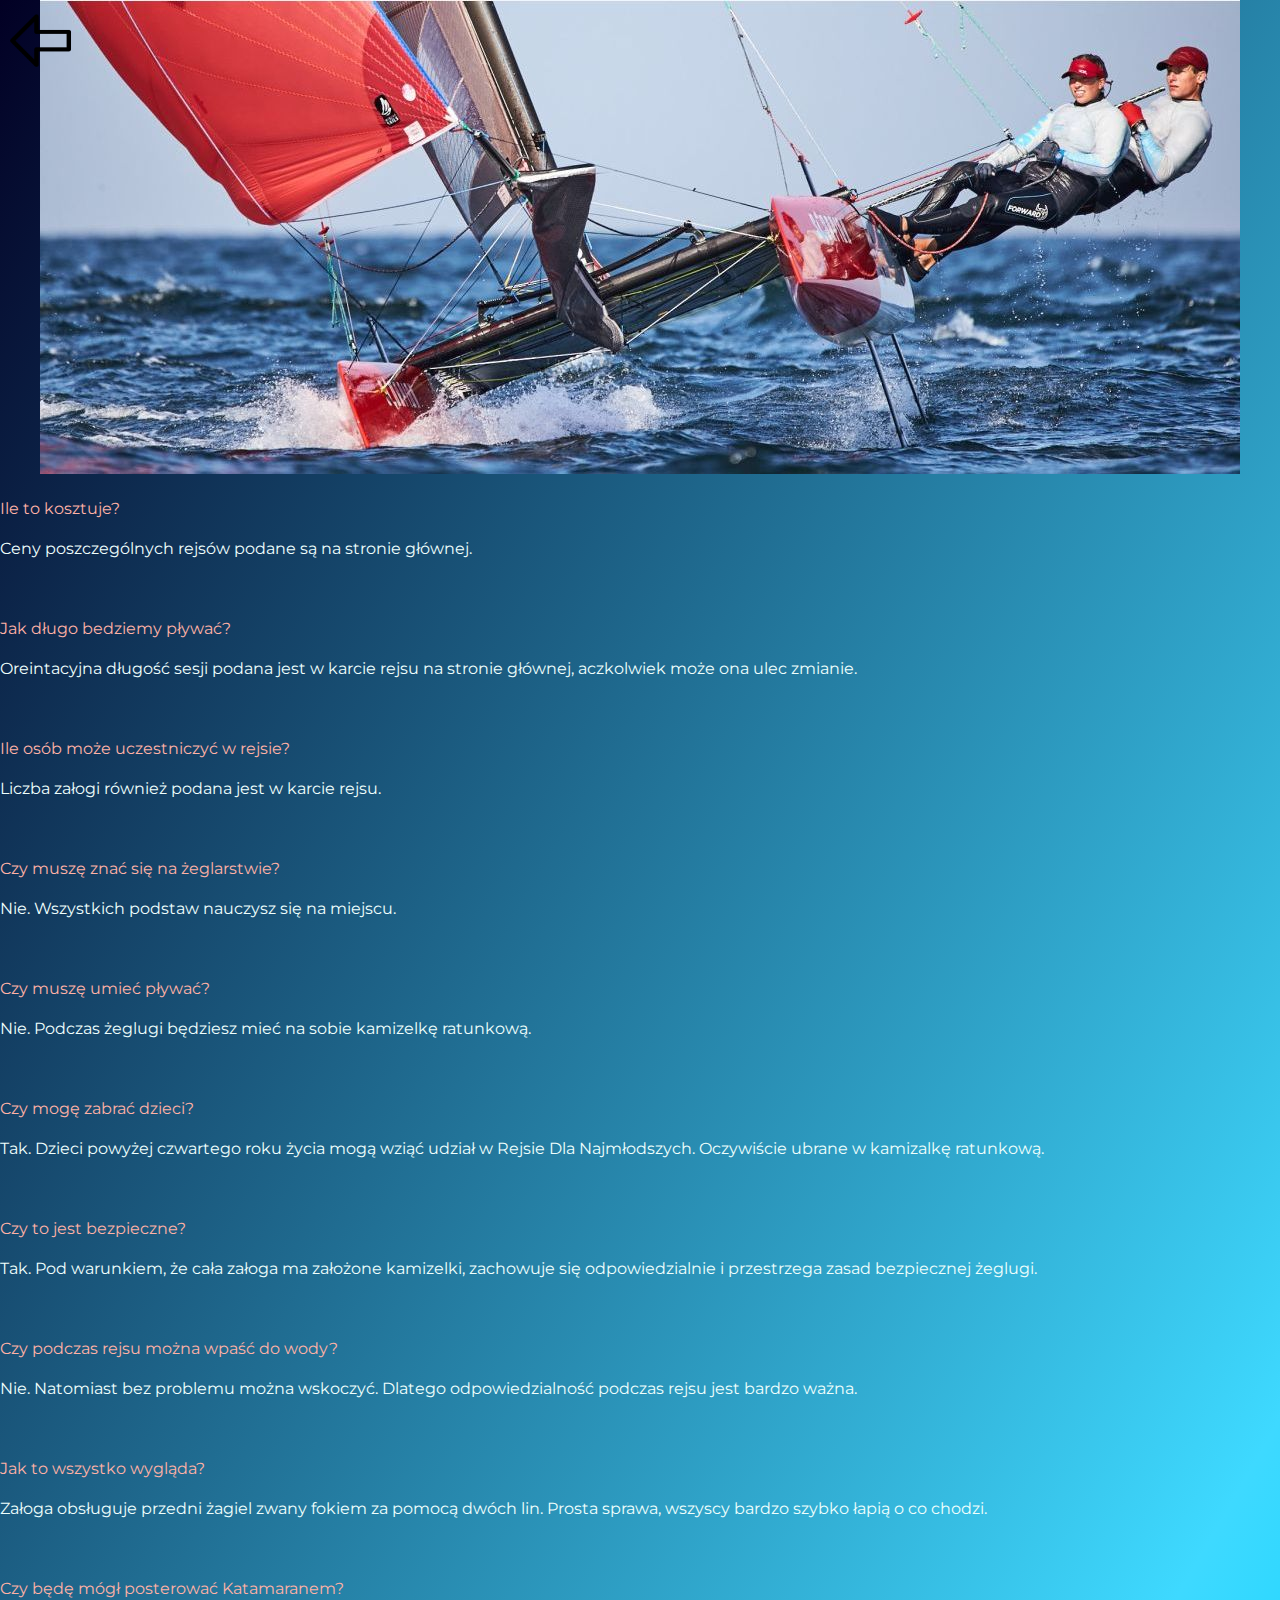
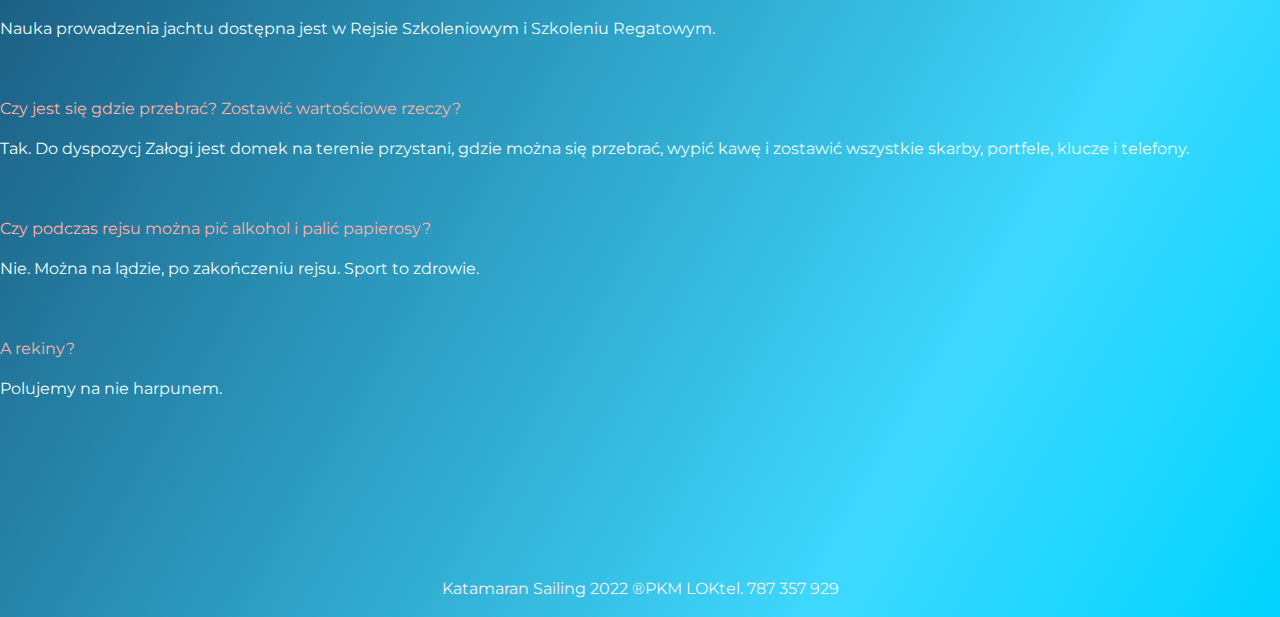
==== questions.html @ e0ff98ee "bootstrap OFF" ====
<!DOCTYPE html>
<html lang="en" dir="ltr">

<head>
  <meta charset="utf-8">
  <title>Pytania</title>

  <!-- GOOGLE FONTS -->
  <link rel="preconnect" href="https://fonts.googleapis.com">
  <link rel="preconnect" href="https://fonts.gstatic.com" crossorigin>
  <link href="https://fonts.googleapis.com/css2?family=Montserrat:wght@400;500;700&family=Ubuntu:wght@400;700&display=swap" rel="stylesheet">

  <!-- BOOTSTRAP FILES 5.1 only CSS -->
  <!-- <link href="https://cdn.jsdelivr.net/npm/bootstrap@5.1.3/dist/css/bootstrap.min.css" rel="stylesheet" integrity="sha384-1BmE4kWBq78iYhFldvKuhfTAU6auU8tT94WrHftjDbrCEXSU1oBoqyl2QvZ6jIW3" crossorigin="anonymous"> -->

  <!-- MINE CSS -->
  <link rel="stylesheet" media="screen and (min-width: 1090px)" href="css/styles.css">
  <link rel="stylesheet" media="screen and (max-width: 1090px)" href="css/mobile.css">

  <!-- INTERNAL CSS -->
  <style>
    body {
      background: linear-gradient(120deg, rgba(2, 0, 36, 1) 0%, rgba(62, 217, 255, 1) 82%, rgba(0, 212, 255, 1) 100%);
    }
  </style>
</head>



<body>

  <img id=kat-top-img src="img/kat-top.jpg" alt="kat-header">
  <a href="index.html"><img id="arrow" src="img/arrow.png" alt="sail"></a>

  <section id="faq">
    <p class="q">Ile to kosztuje?</p>
    <p class="a">Ceny poszczególnych rejsów podane są na stronie głównej.</p>
    <br>
    <p class="q">Jak długo bedziemy pływać?</p>
    <p class="a">Oreintacyjna długość sesji podana jest w karcie rejsu na stronie głównej, aczkolwiek może ona ulec zmianie.</p>
    <br>
    <p class="q">Ile osób może uczestniczyć w rejsie?</p>
    <p class="a">Liczba załogi również podana jest w karcie rejsu.</p>
    <br>
    <p class="q">Czy muszę znać się na żeglarstwie?</p>
    <p class="a">Nie. Wszystkich podstaw nauczysz się na miejscu.</p>
    <br>
    <p class="q">Czy muszę umieć pływać?</p>
    <p class="a">Nie. Podczas żeglugi będziesz mieć na sobie kamizelkę ratunkową.</p>
    <br>
    <p class="q">Czy mogę zabrać dzieci?</p>
    <p class="a">Tak. Dzieci powyżej czwartego roku życia mogą wziąć udział w Rejsie Dla Najmłodszych. Oczywiście ubrane w kamizalkę ratunkową.</p>
    <br>
    <p class="q">Czy to jest bezpieczne?</p>
    <p class="a">Tak. Pod warunkiem, że cała załoga ma założone kamizelki, zachowuje się odpowiedzialnie i przestrzega zasad bezpiecznej żeglugi.</p>
    <br>
    <p class="q">Czy podczas rejsu można wpaść do wody?</p>
    <p class="a">Nie. Natomiast bez problemu można wskoczyć. Dlatego odpowiedzialność podczas rejsu jest bardzo ważna.</p>
    <br>
    <p class="q">Jak to wszystko wygląda?</p>
    <p class="a">Załoga obsługuje przedni żagiel zwany fokiem za pomocą dwóch lin. Prosta sprawa, wszyscy bardzo szybko łapią o co chodzi.</p>
    <br>
    <p class="q">Czy będę mógł posterować Katamaranem?</p>
    <p class="a">Nauka prowadzenia jachtu dostępna jest w Rejsie Szkoleniowym i Szkoleniu Regatowym.</p>
    <br>
    <p class="q">Czy jest się gdzie przebrać? Zostawić wartościowe rzeczy?</p>
    <p class="a">Tak. Do dyspozycj Załogi jest domek na terenie przystani, gdzie można się przebrać, wypić kawę i zostawić wszystkie skarby, portfele, klucze i telefony.</p>
    <br>
    <p class="q">Czy podczas rejsu można pić alkohol i palić papierosy?</p>
    <p class="a">Nie. Można na lądzie, po zakończeniu rejsu. Sport to zdrowie.</p>
    <br>
    <p class="q">A rekiny?</p>
    <p class="a">Polujemy na nie harpunem.</p>
  </section>


  <div class="ending">
    <p>Katamaran Sailing 2022 &#174;</p>
    <p class="d-none">PKM LOK</p>
    <p>tel. 787 357 929</p>
  </div>

</body>

</html>
---- css/styles.css ----
html {
  scroll-behavior: smooth;
}

body {
  background-color: #f8f8f8;
  background: linear-gradient(120deg, rgba(2, 0, 36, 1) 0%, rgba(62, 217, 255, 1) 82%, rgba(0, 212, 255, 1) 100%);
  margin: 0;
  font-family: "Montserrat", sans-serif;
  color: black;
  text-align: center;
  line-height: 1.5;
}

#top-sea {
  margin: 0;
  margin-bottom: 70px;
  height: auto;
  width: 100%;
}



h1 {
  color: #66BFBF;
  font-family: "Ubuntu", sans-serif;
  font-weight: 700;
  font-size: 4rem;
  margin-bottom: 150px;
}

h2 {
  font-weight: 600;
  margin: 10px 0 20px;
}

p {
  text-align: justify;
}

/* BOOTSTRAP REPAIR */
.col {
  padding: 10px;
}

/* HR LINES */
hr:not([size]) {
  height: 2px;
}

hr {
  margin: 200px 150px 200px;
}

#hro {
  margin: 10px 60px 80px 60px;
  visibility: hidden;
}

#hrp {
  margin-top: 250px;
}








/*** NAVBAR ***/
.the-blur {
  position: fixed;
  top: 0;
  width: 100%;
  min-height: 55px;
  background: #084594;
  z-index: -1;
  -webkit-filter: blur(20px);
  -moz-filter: blur(20px);
  -o-filter: blur(20px);
  -ms-filter: blur(20px);
  filter: blur(25px);
}

.nav-link {
  margin: 0 20px 0;
  font-weight: 500;
  font-size: 1.3rem;
  color: white;
}


.nav-link:hover {
  color: black;
}

@media screen and (max-width: 990px) {
  .nav-link {
    font-size: 1.7rem;
  }
}

.navbar-toggler-icon {
  padding: 30px;
}

/* Change background color after button click */
.navbar-collapse.show .navbar-nav .nav-link,
.navbar-collapse.collapsing .navbar-nav .nav-link {
  background-color: #212529;
  color: white;
  margin: 0;
}





/* SECTION OFFER */
#offer {
  margin: 0 60px 0;
}
#offer .offer-div {
  background-color: #FFF6EA;
  min-height: 390px;
  height: auto;
  margin: 10px;
  text-align: left;
  padding: 30px;
  border-style: solid;
  border-width: 5px;
  border-color: orange;
  border-radius: 5%;
}

#offer .offer-header {
  background-color: orange;
  margin: 10px auto 20px auto;
  padding: 10px;
  display: inline-block;
  width: 80%;
  text-align: center;
  border-radius: 10%;
}





/* SECTION ABOUT */
#about img {
  border-radius: 5%;
  max-width: 100%;
  max-height: 100%;
}
#about {
  margin: 0 50px;
}

.cv {
  height: 300px;
  border-radius: 50%;
  margin: 30px 30px 0 0;
}

.omnie-left {
  text-align: right;
}

.omnie-right {
  text-align: left;
}

/*** SECTION JOIN ***/
.KATA {
  width: auto;
  height: auto;
}

.butfaq {
  display: block;
  width: 350px;
  margin: 60px auto;
  background: #4E9CAF;
  padding: 18px;
  border-radius: 10px;
  color: #EAF6F6;
  font-weight: bold;
  font-size: 20px;
  text-decoration: none;
}

.butfaq:hover {
  background: #FF6363;
  text-decoration: none;
  color: black;
}

/* BUTTONS JOIN RESPONSIVE */
@media screen and (min-width: 1200px) {
  .btn1 {
    display: none;
  }
}

@media screen and (max-width: 1200px) {
  .btn2 {
    display: none;
  }
  .KATA {
    margin-top: 30px;
  }
}

/*** SECTION MAP ***/
.map-responsive {
  padding-bottom: 80%;
  position: relative;
}

.map-responsive iframe {
  position: absolute;
  left: 0;
  top: 0;
  height: 100%;
  width: 100%;
}

/* PARAGRAPH RESPONSIVE */
@media screen and (min-width: 1200px) {
  .info-small {
    display: none;
  }
}

@media screen and (max-width: 1200px) {
  .info-big {
    display: none;
  }
}


/*** FOOTER ***/
.ending {
  margin-top: 160px;
  height: auto;
  color: #f2f2f2;
  display: flex;
  justify-content: center;
}

/*** Q&A ***/
.lake {
  max-width: 100%;
  margin-bottom: 50px;
}

#arrow {
  position: absolute;
  top: 0;
  left: 0;
  display: inline;
  max-width: 9%;
  max-height: 9%;
}

.q {
  color: #FFB2A6;
}

.a {
  color: #EFFFFD;
}
---- css/mobile.css ----
html {
  scroll-behavior: smooth;
}

body {
  margin: 0;
  font-family: "Montserrat", sans-serif;
  font-size: 17px;
  text-align: center;
  line-height: 1.5;
}

/* KAT TOP IMAGE */
#kat-top-img {
  width: 100%;
}

h2, h3, h4, h5, h6 {
  font-weight: 600;
  margin: 0;
}

h1 {
  color: #525E75;
  font-family: "Ubuntu", sans-serif;
  font-weight: 700;
  font-size: 2.5rem;
  margin: 20px 0 50px 0;
}

img {
  vertical-align: top;
}

.full-width-img {
  width: 100%;
}

/* SECTION OFFER */
#offer {
  margin: 0 10px 90px;
}

#offer .offer-container {
  background-color: #f8f8f8;
  text-align: left;
  min-height: 550px;
  margin: 10px;
  padding: 20px;
  border-style: solid;
  border-width: 3px;
  border-radius: 4%;
}

#offer .offer-header {
  color: #FFF6EA;
  margin: 10px auto 20px auto;
  padding: 10px;
  display: block;
  width: 70%;
  text-align: center;
  border-radius: 8px;
}

#offer .offer-container img {
  height: 190px;
}

#offer .offer-container .offer-price {
  display: inline-block;
  margin: 20px 60px 0 0;
}

#offer .offer-container .button-sign-in {
  background-color: #212529;
  border-radius: 8px;
  color: #F8F8F8;
  cursor: pointer;
  display: block;
  font-weight: 500;
  font-size: 16px;
  margin: 40px auto 20px;
  padding: 10px 30px;
  text-align: center;
  text-decoration: none;
  width: 150px;
}

#offer .offer-container .button-sign-in:hover {
  background-color: #198754;
}

/* OFFER PACKAGE */
#offer .offer-container .offer-price-sm {
  margin: 0;
  width: 120px;
}

#offer .offer-container .logo-package {
  margin: 20px 0 0 10px;
  height: 160px;
}

#offer .offer-container .offer-price-sm p {
  margin-bottom: 5px;
}

/* OFFER VOUCHER */
#offer .offer-container .logo-voucher {
  display: block;
  margin: 30px auto;
  height: 150px;
}

/*SECTION OUR CLUB */
#our-club {
  background-color: #FFFBE7;
  padding: 30px;
  text-align: left;
}

#our-club h2 {
  text-align: center;
  margin-bottom: 30px;
}

/* SECTION ABOUT ME */
#about-me {
  background-color: #F8F8F8;
  margin: 0;
  padding: 80px 30px 30px 30px;
  text-align: left;
}

#about-me h2 {
  text-align: center;
  margin-bottom: 30px;
}

/* SECTION LAKE */
#lake {
  background-color: #F8F8F8;
  margin: 0;
  padding: 80px 30px 30px 30px;
  text-align: left;
}

#lake h2 {
  text-align: center;
  margin-bottom: 30px;
}

/* SECTION JOIN-ME */
#join-me {
  background-color: #F8F8F8;
  margin: 0;
  padding: 80px 30px 30px 30px;
  text-align: left;
}

#join-me h2 {
  text-align: center;
  margin-bottom: 30px;
}

#join-me .button-join-me {
  border-radius: 8px;
  color: #F8F8F8;
  cursor: pointer;
  display: block;
  font-weight: 500;
  font-size: 18px;
  margin: 40px auto 30px;
  padding: 10px 30px;
  text-align: center;
  text-decoration: none;
  width: 220px;
}

.butfaq {
  display: block;
  width: 300px;
  margin: 60px auto;
  padding: 10px;
  border-radius: 10px;
  color: #EAF6F6;
  font-weight: 500;
  font-size: 18px;
  text-decoration: none;
}

/*** SECTION MAP ***/
#maps {
  background-color: #F8F8F8;
  margin: 0;
  padding: 80px 30px 30px 30px;
  text-align: left;
}

#maps h2 {
  text-align: center;
  margin-bottom: 30px;
}

/* MAP INDEED */
.map-responsive {
  padding-bottom: 80%;
  position: relative;
}

.map-responsive iframe {
  position: absolute;
  left: 0;
  top: 0;
  height: 100%;
  width: 100%;
}

/*** FOOTER ***/
.ending {
  background-color: #212529;
  color: #f2f2f2;
  display: flex;
  justify-content: space-around;
  font-size: 16px;
  margin-top: 60px;
  padding: 10px;
}

.ending p {
  margin: 0;
}

/*** Q&A ***/
#arrow {
  position: absolute;
  top: 0;
  left: 0;
  display: inline;
  max-width: 12%;
  max-height: 12%;
}

#faq {
  padding: 40px;
  text-align: left;
}

.q {
  color: #FFB2A6;
}

.a {
  color: #EFFFFD;
}
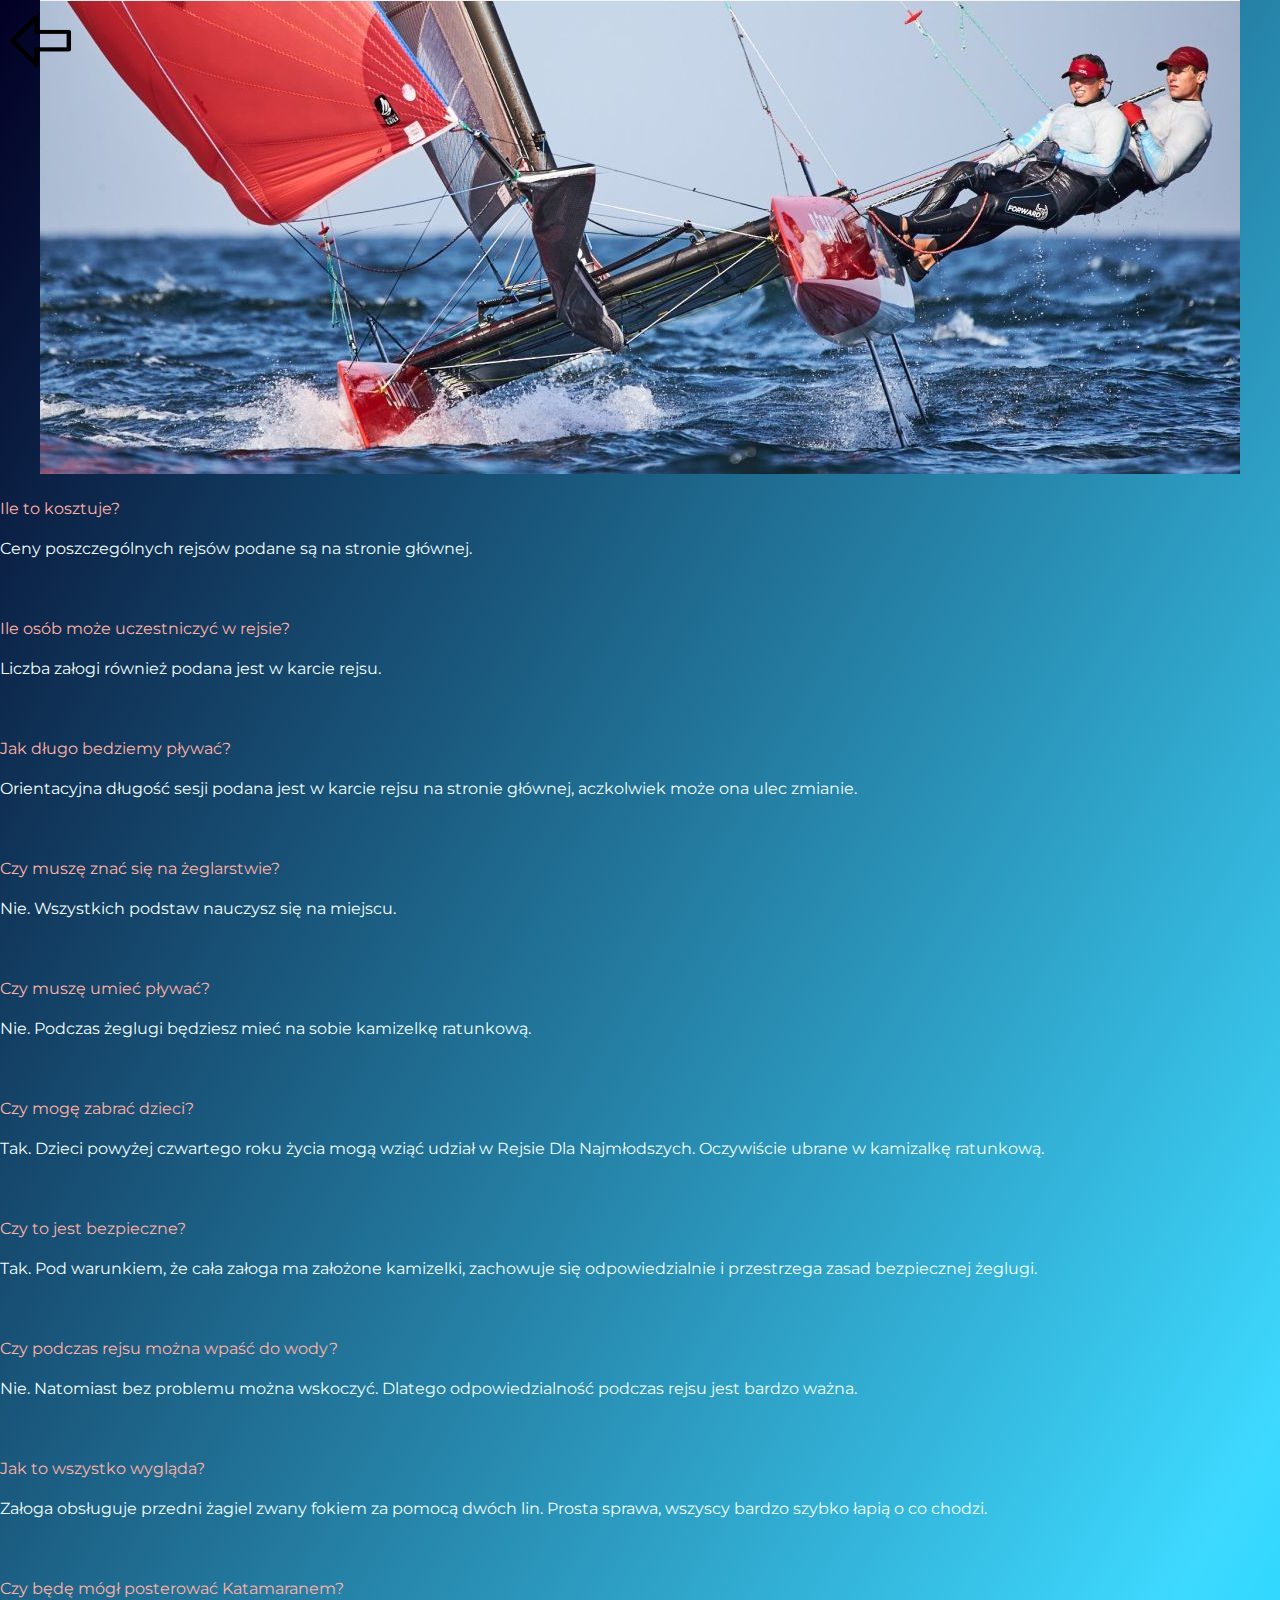
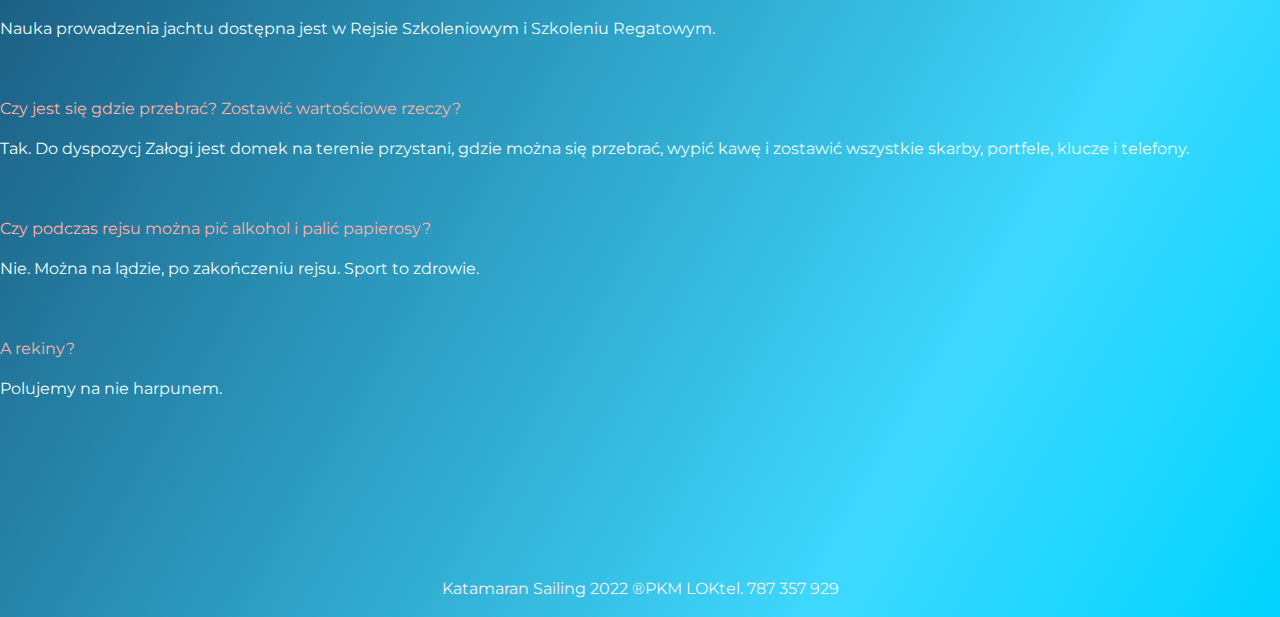
==== commit 7d7bf7e2: "text-size-adjust: 300% + Bootstrap" ====
--- a/questions.html
+++ b/questions.html
@@ -11,7 +11,7 @@
   <link href="https://fonts.googleapis.com/css2?family=Montserrat:wght@400;500;700&family=Ubuntu:wght@400;700&display=swap" rel="stylesheet">
 
   <!-- BOOTSTRAP FILES 5.1 only CSS -->
-  <!-- <link href="https://cdn.jsdelivr.net/npm/bootstrap@5.1.3/dist/css/bootstrap.min.css" rel="stylesheet" integrity="sha384-1BmE4kWBq78iYhFldvKuhfTAU6auU8tT94WrHftjDbrCEXSU1oBoqyl2QvZ6jIW3" crossorigin="anonymous"> -->
+  <link href="https://cdn.jsdelivr.net/npm/bootstrap@5.1.3/dist/css/bootstrap.min.css" rel="stylesheet" integrity="sha384-1BmE4kWBq78iYhFldvKuhfTAU6auU8tT94WrHftjDbrCEXSU1oBoqyl2QvZ6jIW3" crossorigin="anonymous">
 
   <!-- MINE CSS -->
   <link rel="stylesheet" media="screen and (min-width: 1090px)" href="css/styles.css">
@@ -21,6 +21,7 @@
   <style>
     body {
       background: linear-gradient(120deg, rgba(2, 0, 36, 1) 0%, rgba(62, 217, 255, 1) 82%, rgba(0, 212, 255, 1) 100%);
+      -webkit-text-size-adjust: 300%;
     }
   </style>
 </head>
@@ -36,11 +37,11 @@
     <p class="q">Ile to kosztuje?</p>
     <p class="a">Ceny poszczególnych rejsów podane są na stronie głównej.</p>
     <br>
-    <p class="q">Jak długo bedziemy pływać?</p>
-    <p class="a">Oreintacyjna długość sesji podana jest w karcie rejsu na stronie głównej, aczkolwiek może ona ulec zmianie.</p>
-    <br>
     <p class="q">Ile osób może uczestniczyć w rejsie?</p>
     <p class="a">Liczba załogi również podana jest w karcie rejsu.</p>
+    <br>
+    <p class="q">Jak długo bedziemy pływać?</p>
+    <p class="a">Orientacyjna długość sesji podana jest w karcie rejsu na stronie głównej, aczkolwiek może ona ulec zmianie.</p>
     <br>
     <p class="q">Czy muszę znać się na żeglarstwie?</p>
     <p class="a">Nie. Wszystkich podstaw nauczysz się na miejscu.</p>
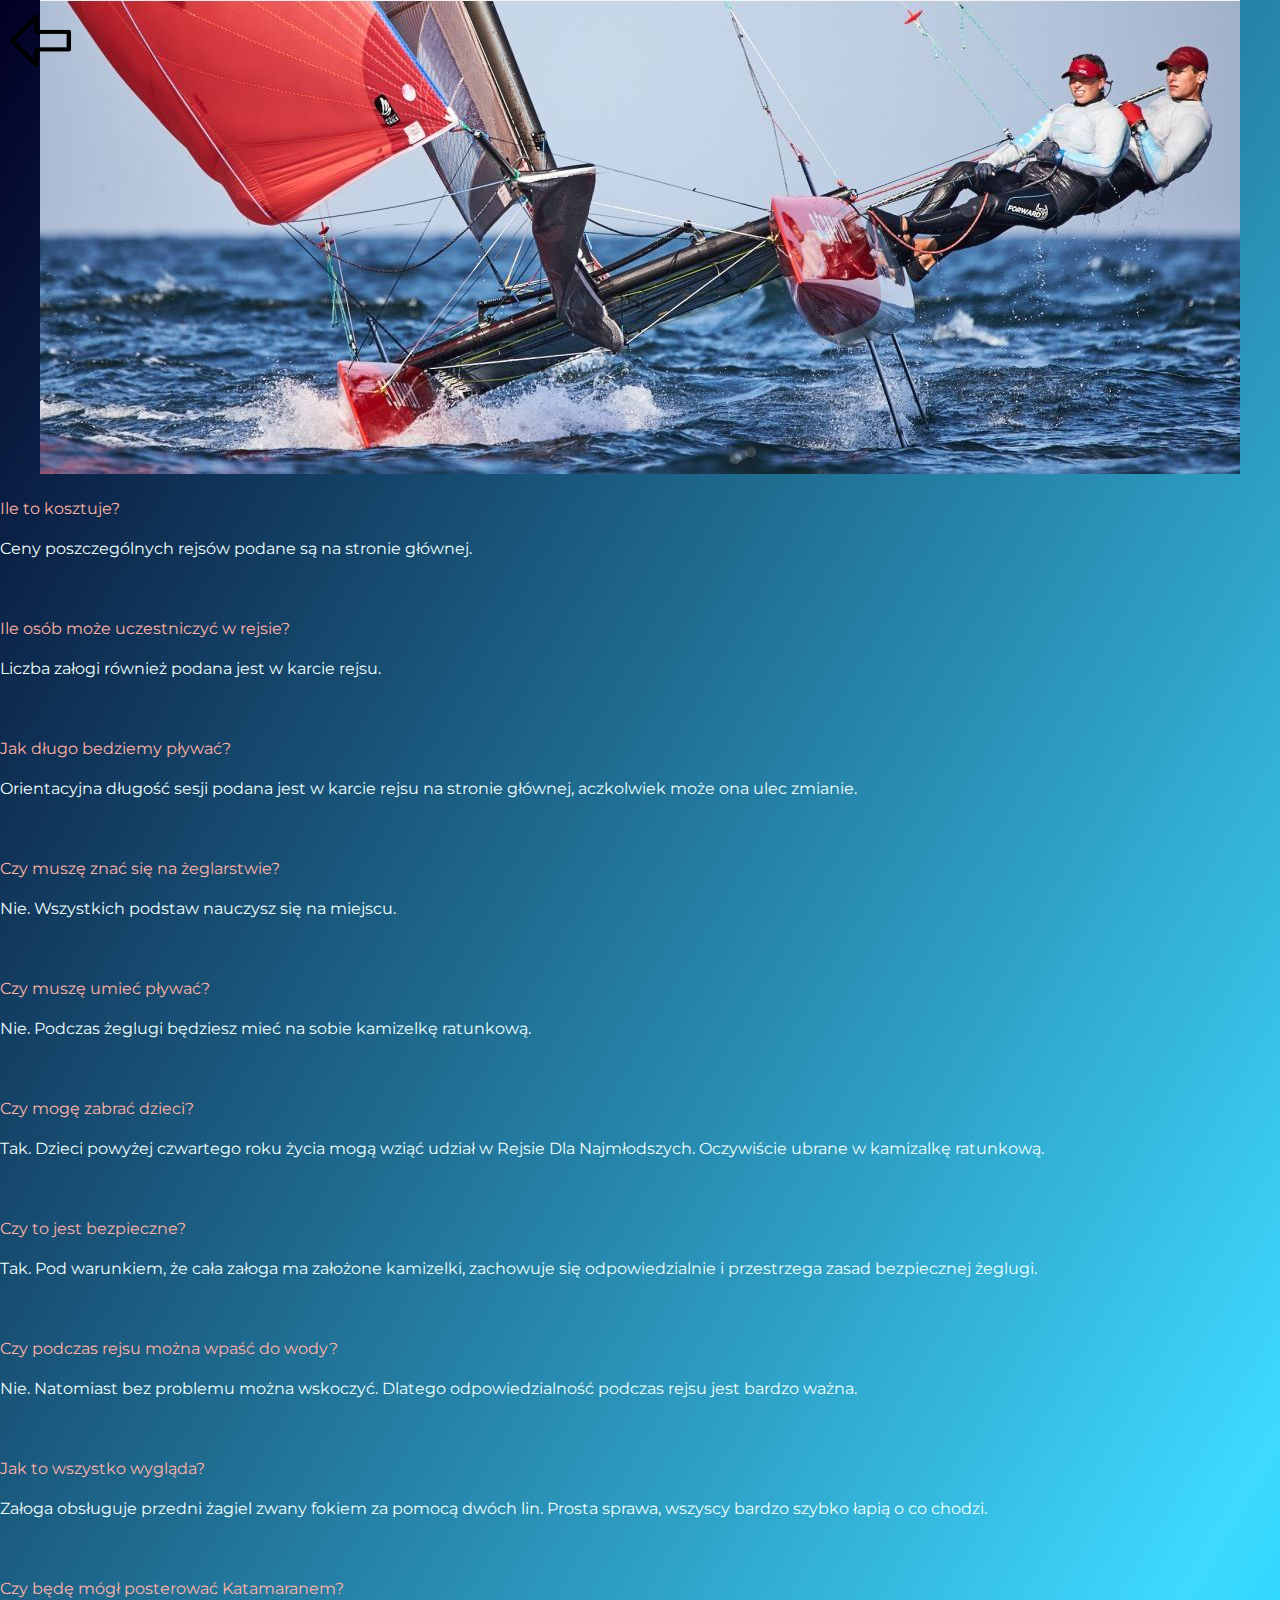
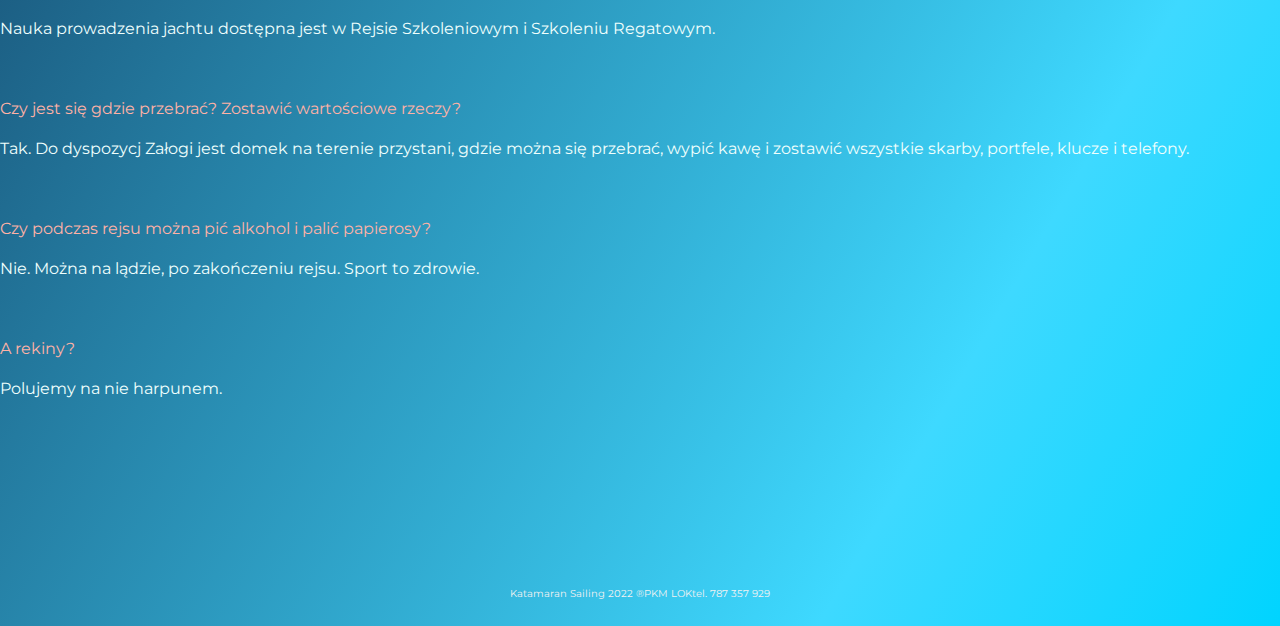
==== commit 90fdedc9: "footer experiment done" ====
--- a/questions.html
+++ b/questions.html
@@ -21,7 +21,12 @@
   <style>
     body {
       background: linear-gradient(120deg, rgba(2, 0, 36, 1) 0%, rgba(62, 217, 255, 1) 82%, rgba(0, 212, 255, 1) 100%);
-      -webkit-text-size-adjust: 300%;
+      -webkit-text-size-adjust: 280%;
+    }
+
+    .ending {
+      font-size: 10px;
+      padding: 15px;
     }
   </style>
 </head>
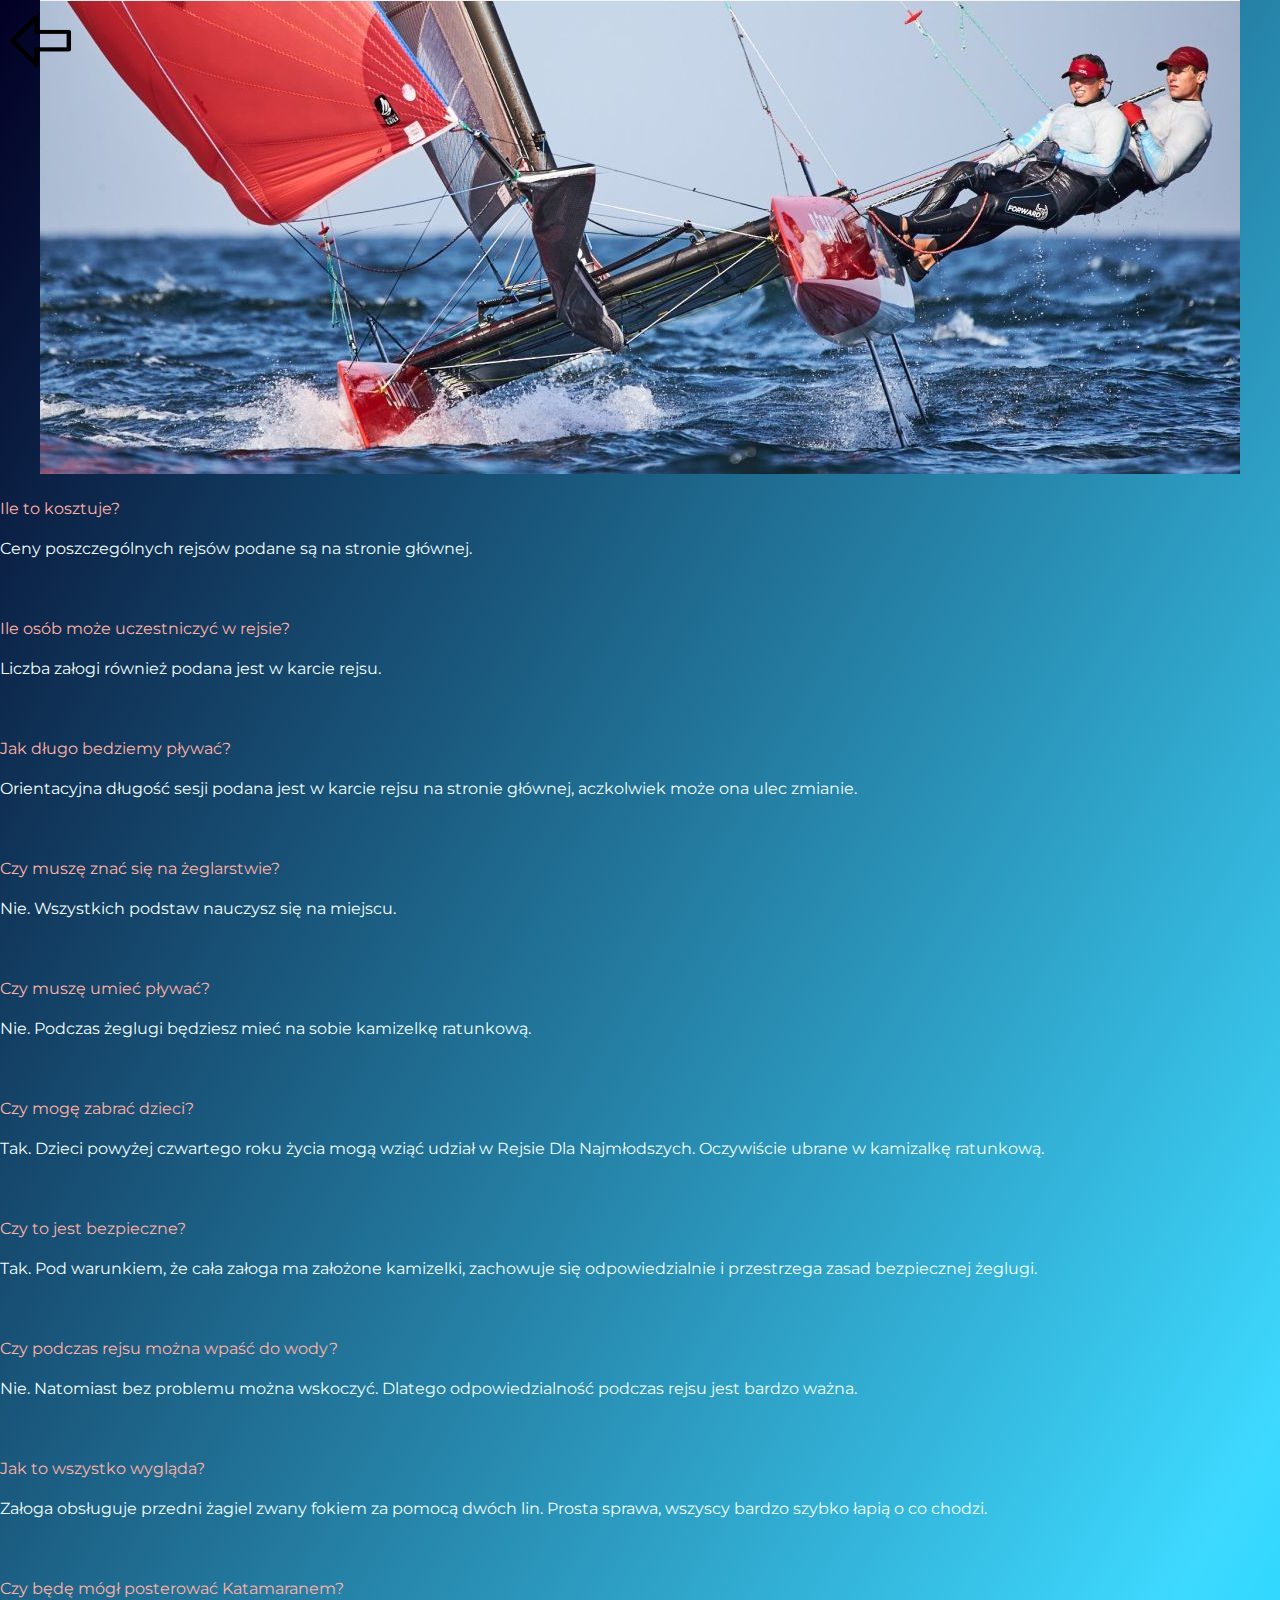
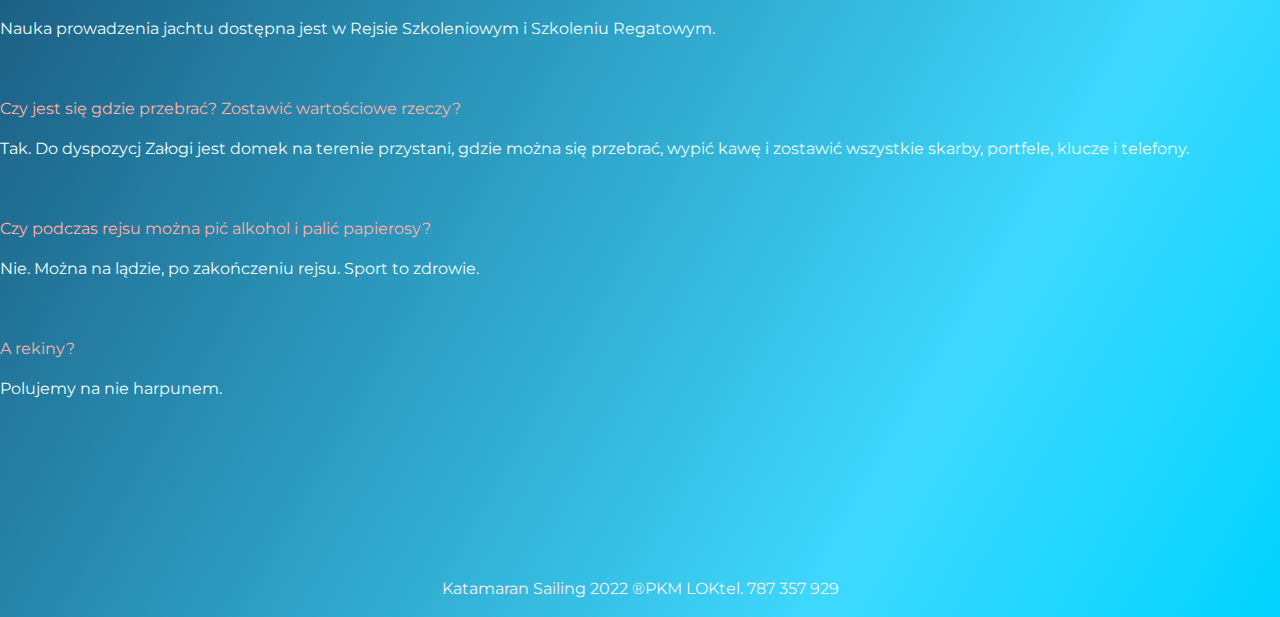
==== commit 37b0ae52: "META: VIEWPORTgit statusgit status" ====
--- a/questions.html
+++ b/questions.html
@@ -3,6 +3,7 @@
 
 <head>
   <meta charset="utf-8">
+  <meta name="viewport" content="width=device-width" user-scalable="yes">
   <title>Pytania</title>
 
   <!-- GOOGLE FONTS -->
@@ -21,12 +22,6 @@
   <style>
     body {
       background: linear-gradient(120deg, rgba(2, 0, 36, 1) 0%, rgba(62, 217, 255, 1) 82%, rgba(0, 212, 255, 1) 100%);
-      -webkit-text-size-adjust: 280%;
-    }
-
-    .ending {
-      font-size: 10px;
-      padding: 15px;
     }
   </style>
 </head>
--- a/css/mobile.css
+++ b/css/mobile.css
@@ -222,7 +222,7 @@
   color: #f2f2f2;
   display: flex;
   justify-content: space-around;
-  font-size: 16px;
+  font-size: 12px;
   margin-top: 60px;
   padding: 10px;
 }
